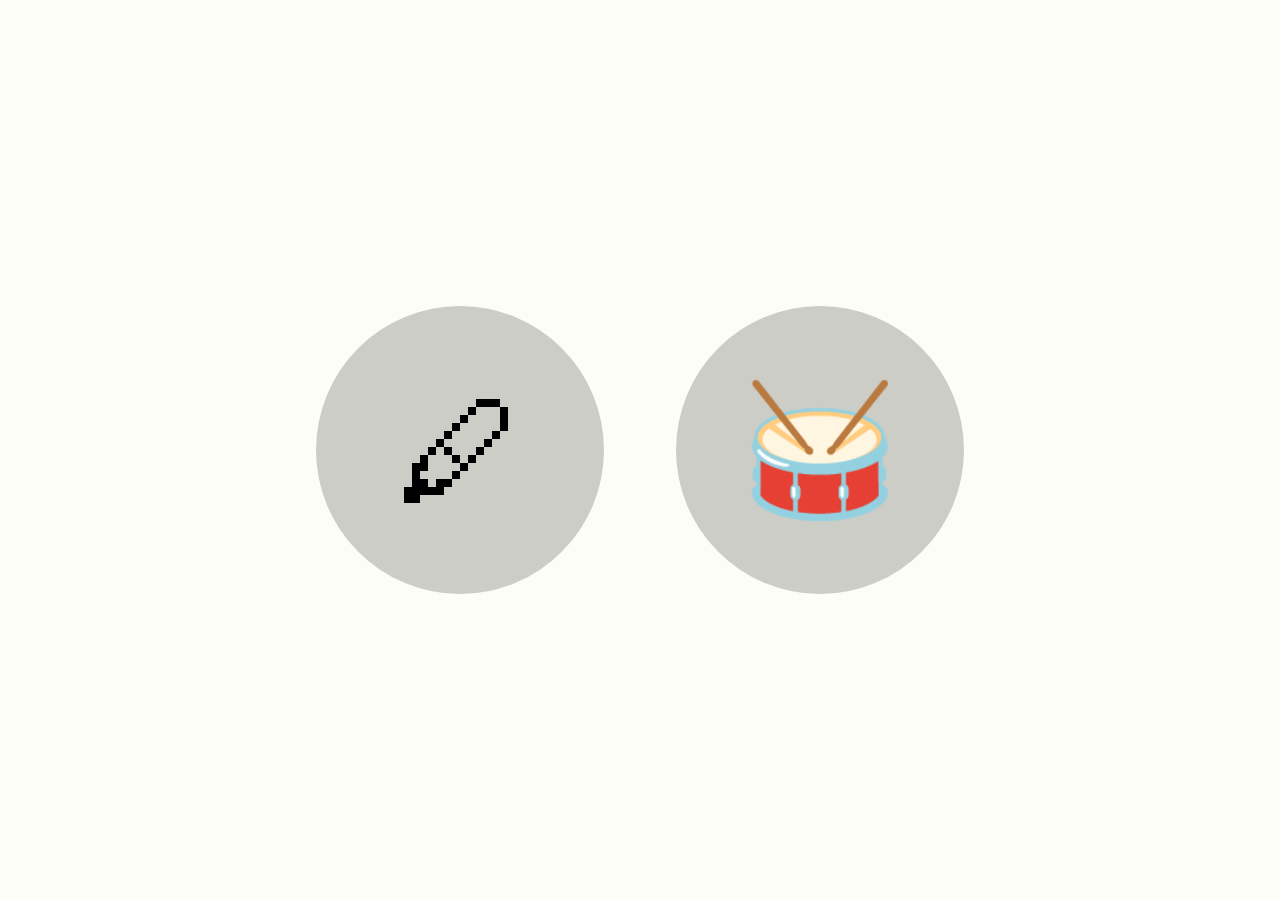
==== index.html @ 58809d39 "Initial commit based on two preexisting games" ====
<!DOCTYPE html>
<html>
  <head>
    <title>Games for Auri</title>

    <meta name="viewport" content="width=device-width, user-scalable=no">
    <meta name="apple-mobile-web-app-capable" content="yes">

    <link rel="stylesheet" href="style.css" />

    <style>
      :root {
        font-size: 36px;
      }

      body {
        align-items: center;
        display: flex;
        flex-direction: row;
        gap: 2rem;
        justify-content: center;
        margin: 0;
        min-height: 100vh;
        overflow: hidden;
      }

      button {
        background: var(--background2);
        border: none;
        border-radius: 100%;
        cursor: pointer;
        font-size: 128px;
        height: 8rem;
        width: 8rem;
      }

      @media (max-width: 800px) {
        body {
          flex-direction: column;
        }
      }
    </style>
  </head>

  <body>
    <a href="draw">
      <button>&#x1F58A</button>
    </a>

    <a href="drum">
      <button>&#x1F941</button>
    </a>
  </body>
</html>
---- style.css ----
:root {
  --background2: #cdcdc8;
  --background: #fdfdf8;
  --foreground: #1b1c33;
  font: 24px Helvetica, Arial, sans-serif;
}

body {
  background-color: var(--background);
  color: var(--foreground);
  font: inherit;
  margin: 0;
  overflow: hidden;
}

#goback {
  background-color: var(--background2);
  border: none;
  border-radius: 100%;
  color: var(--foreground);
  font-size: 32px;
  height: 48px;
  left: 1rem;
  position: absolute;
  top: 1rem;
  width: 48px;
  z-index: 9999;
}
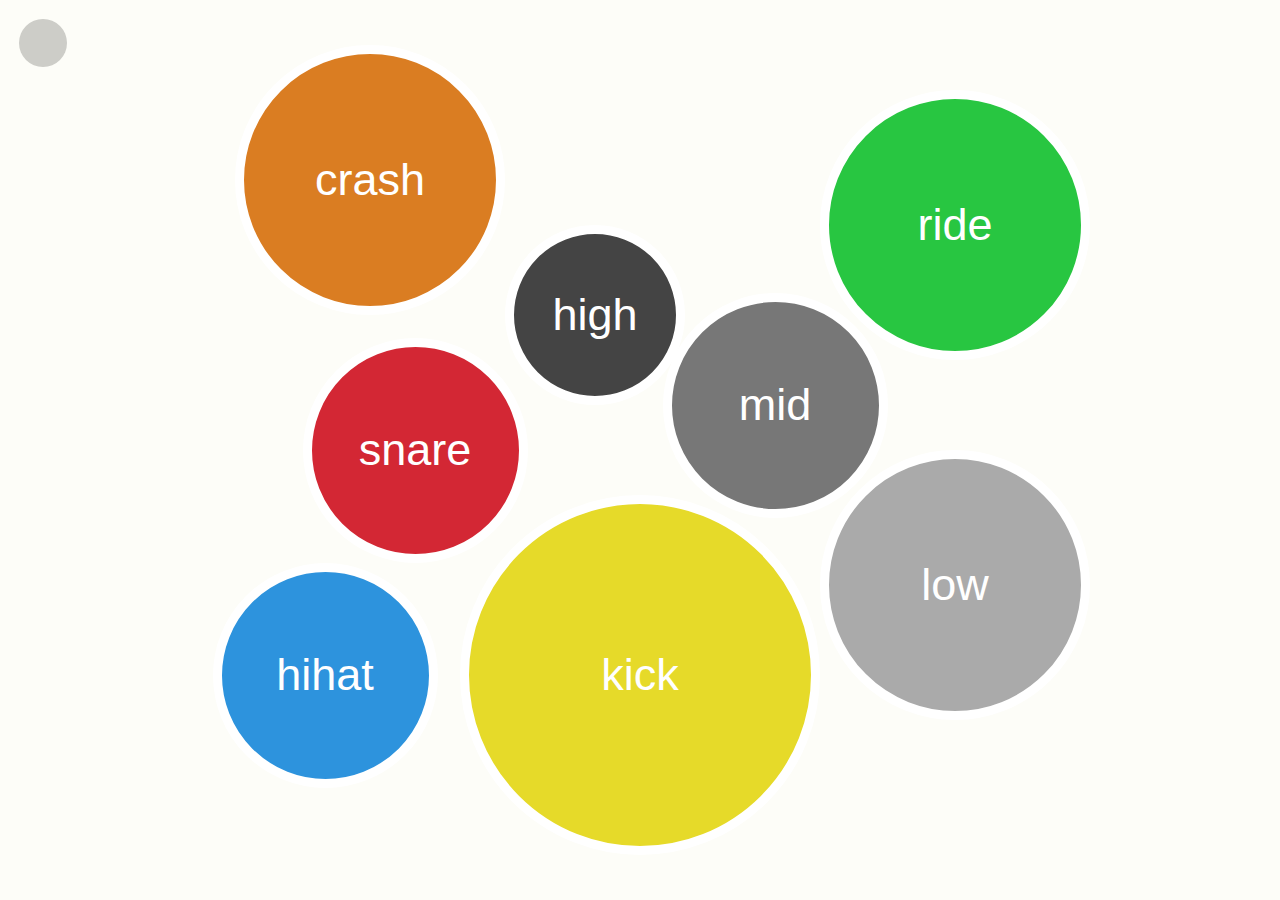
==== commit eec9e184: "Jam the two game pages into one" ====
--- a/index.html
+++ b/index.html
@@ -6,49 +6,69 @@
     <meta name="viewport" content="width=device-width, user-scalable=no">
     <meta name="apple-mobile-web-app-capable" content="yes">
 
-    <link rel="stylesheet" href="style.css" />
+    <link rel="stylesheet" href="main.css" />
+    <link rel="stylesheet" href="drum.css" />
+    <link rel="stylesheet" href="draw.css" />
 
-    <style>
-      :root {
-        font-size: 36px;
+    <script src="drum.js"></script>
+    <script src="draw.js"></script>
+
+    <script>
+      window.onload = function() {
+        initDrum();
+        initDraw();
+
+        document.getElementById('goback').onclick = function() {
+          const drum = document.getElementById('drum');
+          const draw = document.getElementById('draw');
+          if (drum.style.display !== 'none') {
+            drum.style.display = 'none';
+            draw.style.display = 'flex';
+          } else if (draw.style.display !== 'none') {
+            drum.style.display = 'flex';
+            draw.style.display = 'none';
+          }
+        };
       }
-
-      body {
-        align-items: center;
-        display: flex;
-        flex-direction: row;
-        gap: 2rem;
-        justify-content: center;
-        margin: 0;
-        min-height: 100vh;
-        overflow: hidden;
-      }
-
-      button {
-        background: var(--background2);
-        border: none;
-        border-radius: 100%;
-        cursor: pointer;
-        font-size: 128px;
-        height: 8rem;
-        width: 8rem;
-      }
-
-      @media (max-width: 800px) {
-        body {
-          flex-direction: column;
-        }
-      }
-    </style>
+    </script>
   </head>
 
   <body>
-    <a href="draw">
-      <button>&#x1F58A</button>
-    </a>
+    <button id="goback"></button>
 
-    <a href="drum">
-      <button>&#x1F941</button>
-    </a>
+    <div id="drum">
+      <div id="drums">
+        <button id="hihat">hihat</button>
+        <button id="snare">snare</button>
+        <button id="ride">ride</button>
+        <button id="kick">kick</button>
+        <button id="crash">crash</button>
+        <button id="high">high</button>
+        <button id="mid">mid</button>
+        <button id="low">low</button>
+      </div>
+    </div>
+
+    <div id="draw">
+      <div id="brushes">
+        <button style="width: 8rem; height: 8rem;" onclick="selectBrush(100)" ontouchstart="selectBrush(100)"></button>
+        <button style="width: 6rem; height: 6rem;" onclick="selectBrush(50)" ontouchstart="selectBrush(50)"></button>
+        <button style="width: 4rem; height: 4rem;" onclick="selectBrush(20)" ontouchstart="selectBrush(20)"></button>
+      </div>
+
+      <div id="colors">
+        <button style="color: #1b1c33" onclick="selectColor()" ontouchstart="selectColor()"></button>
+        <button style="color: #d32734" onclick="selectColor()" ontouchstart="selectColor()"></button>
+        <button style="color: #da7d22" onclick="selectColor()" ontouchstart="selectColor()"></button>
+        <button style="color: #e6da29" onclick="selectColor()" ontouchstart="selectColor()"></button>
+        <button style="color: #28c641" onclick="selectColor()" ontouchstart="selectColor()"></button>
+        <button style="color: #2d93dd" onclick="selectColor()" ontouchstart="selectColor()"></button>
+        <button style="color: #7b53ad" onclick="selectColor()" ontouchstart="selectColor()"></button>
+        <button style="color: #fdfdf8" onclick="selectColor()" ontouchstart="selectColor()" class="background"></button>
+      </div>
+
+      <canvas id="permanentCanvas"></canvas>
+      <canvas id="workingCanvas"></canvas>
+    </div>
   </body>
 </html>
--- a/main.css
+++ b/main.css
@@ -0,0 +1,28 @@
+:root {
+  --background2: #cdcdc8;
+  --background: #fdfdf8;
+  --foreground: #1b1c33;
+  font: 24px Helvetica, Arial, sans-serif;
+}
+
+body {
+  background-color: var(--background);
+  color: var(--foreground);
+  font: inherit;
+  margin: 0;
+  overflow: hidden;
+}
+
+#goback {
+  background-color: var(--background2);
+  border: none;
+  border-radius: 100%;
+  box-sizing: border-box;
+  color: var(--foreground);
+  height: 48px;
+  left: 1rem;
+  position: absolute;
+  top: 1rem;
+  width: 48px;
+  z-index: 9999;
+}
--- a/drum.css
+++ b/drum.css
@@ -0,0 +1,109 @@
+#drum {
+  display: flex;
+  flex-direction: row;
+  justify-content: center;
+  min-height: 100vh;
+  touch-action: manipulation;
+}
+
+@media (max-width: 800px) {
+  #drum {
+    align-items: center;
+    flex-direction: column;
+  }
+}
+
+#drum button {
+  -webkit-tap-highlight-color: rgba(0, 0, 0, 0);
+  -webkit-user-select: none;
+  transition: background-color 0.1s ease, border-color 0.1 ease;
+  background-color: #1b1c33;
+  color: white; /* temp */
+  border-radius: 100%;
+  box-sizing: border-box;
+  border: 1vmin solid white;
+  cursor: pointer;
+  user-select: none;
+}
+
+#drum button.playing {
+  background-color: #fdfdf8 !important;
+  border-color: #1b1c33 !important;
+  color: #1b1c33 !important;
+}
+
+#drums {
+  height: 100vmin;
+  overflow: hidden;
+  position: relative;
+  width: 100vmin;
+}
+
+#drums button {
+  font-size: 5vmin; /* temp */
+  position: absolute;
+}
+
+#drum #hihat {
+  background-color: #2d93dd;
+  left: calc(15% - 12.5vmin);
+  top: calc(75% - 12.5vmin);
+  width: 25vmin;
+  height: 25vmin;
+}
+
+#drum #snare {
+  background-color: #d32734;
+  left: calc(25% - 12.5vmin);
+  top: calc(50% - 12.5vmin);
+  width: 25vmin;
+  height: 25vmin;
+}
+
+#drum #crash {
+  background-color: #da7d22;
+  left: calc(20% - 15vmin);
+  top: calc(20% - 15vmin);
+  width: 30vmin;
+  height: 30vmin;
+}
+
+#drum #kick {
+  background-color: #e6da29;
+  left: calc(50% - 20vmin);
+  top: calc(75% - 20vmin);
+  width: 40vmin;
+  height: 40vmin;
+}
+
+#drum #ride {
+  background-color: #28c641;
+  left: calc(85% - 15vmin);
+  top: calc(25% - 15vmin);
+  width: 30vmin;
+  height: 30vmin;
+}
+
+#drum #high {
+  background-color: #444444;
+  left: calc(45% - 10vmin);
+  top: calc(35% - 10vmin);
+  width: 20vmin;
+  height: 20vmin;
+}
+
+#drum #mid {
+  background-color: #777777;
+  left: calc(65% - 12.5vmin);
+  top: calc(45% - 12.5vmin);
+  width: 25vmin;
+  height: 25vmin;
+}
+
+#drum #low {
+  background-color: #aaaaaa;
+  left: calc(85% - 15vmin);
+  top: calc(65% - 15vmin);
+  width: 30vmin;
+  height: 30vmin;
+}
--- a/draw.css
+++ b/draw.css
@@ -0,0 +1,72 @@
+#draw canvas {
+  position: fixed;
+  z-index: -1; /* For buttons to appear on top */
+}
+
+#draw button {
+  -webkit-tap-highlight-color: rgba(0, 0, 0, 0);
+  -webkit-user-select: none;
+  transition: border-radius 0.25s ease;
+  background-color: var(--foreground);
+  border-radius: 100%;
+  border: 0.5rem solid var(--background);
+  cursor: pointer;
+  height: 4rem;
+  user-select: none;
+  width: 4rem;
+}
+
+#draw button.selected {
+  border-radius: 20%;
+}
+
+#draw #brushes {
+  align-items: center;
+  display: flex;
+  justify-content: space-around;
+  position: fixed;
+
+  flex-direction: column;
+  height: 100%;
+  left: 2rem;
+}
+
+#draw #colors {
+  display: flex;
+  justify-content: space-around;
+  position: fixed;
+
+  flex-direction: column;
+  height: 100%;
+  right: 2rem;
+}
+
+/* This is a bit wonky but it's to support prehistoric iOS Safari that doesn't support orientation */
+@media (orientation: portrait) {
+  #draw #brushes {
+    height: auto;
+    left: auto;
+
+    flex-direction: row-reverse;
+    left: 10%; /* Make way for the goback button */
+    top: 2rem;
+    width: 90%;
+  }
+
+  #draw #colors {
+    height: auto;
+    right: auto;
+
+    bottom: 2rem;
+    flex-direction: row;
+    width: 100%;
+  }
+}
+
+#draw #colors button {
+  background-color: currentcolor;
+}
+
+#draw #colors button.background {
+  border-color: var(--foreground);
+}
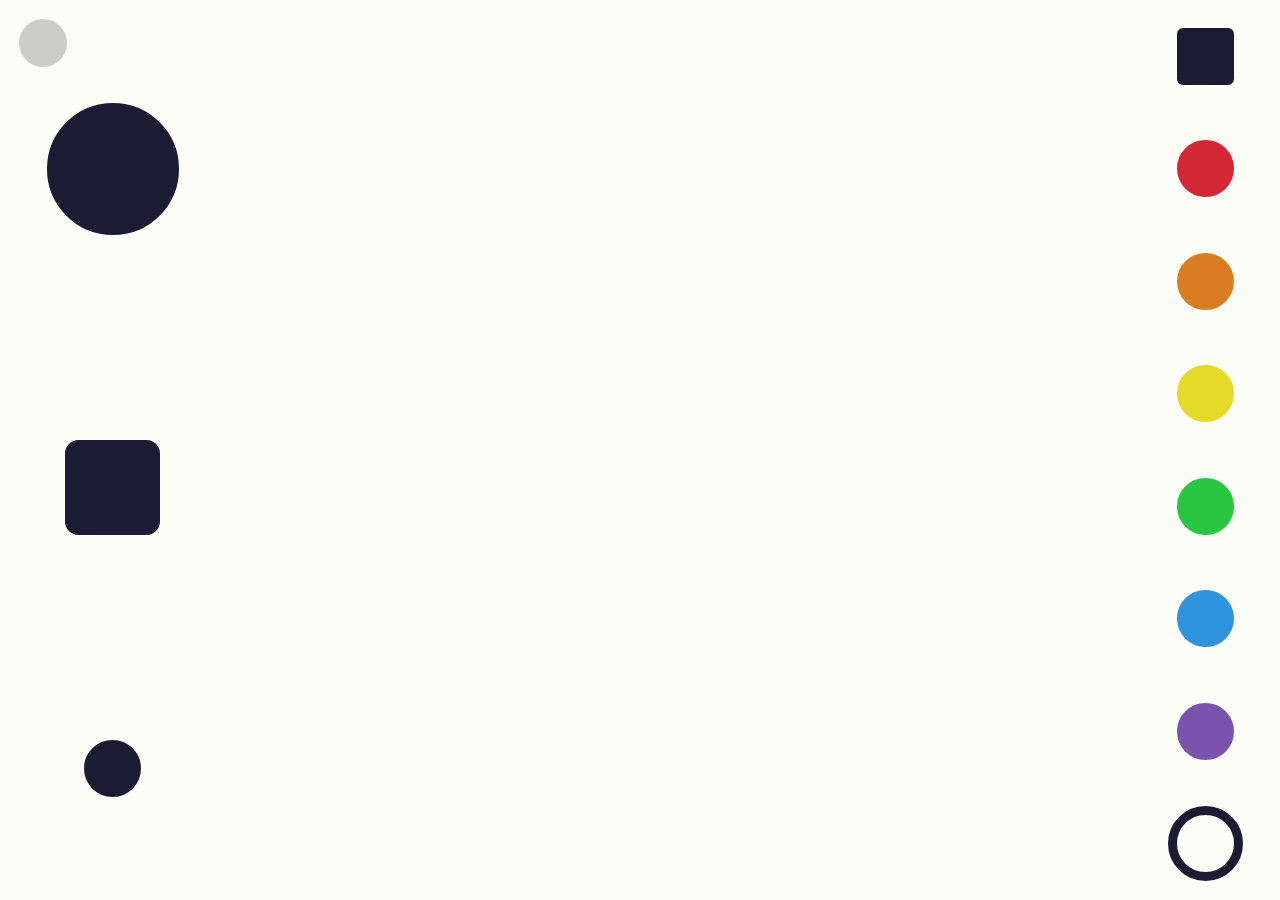
==== commit fbccfe24: "Refactor for better modularity of games" ====
--- a/index.html
+++ b/index.html
@@ -7,68 +7,47 @@
     <meta name="apple-mobile-web-app-capable" content="yes">
 
     <link rel="stylesheet" href="main.css" />
-    <link rel="stylesheet" href="drum.css" />
-    <link rel="stylesheet" href="draw.css" />
+    <link rel="stylesheet" href="drum/styles.css" />
+    <link rel="stylesheet" href="draw/styles.css" />
 
-    <script src="drum.js"></script>
-    <script src="draw.js"></script>
+    <script src="drum/script.js"></script>
+    <script src="draw/script.js"></script>
 
     <script>
       window.onload = function() {
-        initDrum();
-        initDraw();
+        const drumElement = document.getElementById('drum');
+        const drawElement = document.getElementById('draw');
 
-        document.getElementById('goback').onclick = function() {
-          const drum = document.getElementById('drum');
-          const draw = document.getElementById('draw');
-          if (drum.style.display !== 'none') {
-            drum.style.display = 'none';
-            draw.style.display = 'flex';
-          } else if (draw.style.display !== 'none') {
-            drum.style.display = 'flex';
-            draw.style.display = 'none';
-          }
+        drum(drumElement);
+        draw(drawElement);
+
+        const gameElements = [drumElement, drawElement];
+        var currentGameIndex = 0;
+
+        const switcher = document.getElementById('switcher');
+
+        switcher.onclick = function() {
+          currentGameIndex = (currentGameIndex + 1) % gameElements.length;
+
+          gameElements.forEach(function(element) {
+            element.style.display = 'none';
+          });
+
+          gameElements[currentGameIndex].style.display = 'flex';
         };
+
+        switcher.click();
       }
     </script>
   </head>
 
   <body>
-    <button id="goback"></button>
+    <button id="switcher"></button>
 
     <div id="drum">
-      <div id="drums">
-        <button id="hihat">hihat</button>
-        <button id="snare">snare</button>
-        <button id="ride">ride</button>
-        <button id="kick">kick</button>
-        <button id="crash">crash</button>
-        <button id="high">high</button>
-        <button id="mid">mid</button>
-        <button id="low">low</button>
-      </div>
     </div>
 
     <div id="draw">
-      <div id="brushes">
-        <button style="width: 8rem; height: 8rem;" onclick="selectBrush(100)" ontouchstart="selectBrush(100)"></button>
-        <button style="width: 6rem; height: 6rem;" onclick="selectBrush(50)" ontouchstart="selectBrush(50)"></button>
-        <button style="width: 4rem; height: 4rem;" onclick="selectBrush(20)" ontouchstart="selectBrush(20)"></button>
-      </div>
-
-      <div id="colors">
-        <button style="color: #1b1c33" onclick="selectColor()" ontouchstart="selectColor()"></button>
-        <button style="color: #d32734" onclick="selectColor()" ontouchstart="selectColor()"></button>
-        <button style="color: #da7d22" onclick="selectColor()" ontouchstart="selectColor()"></button>
-        <button style="color: #e6da29" onclick="selectColor()" ontouchstart="selectColor()"></button>
-        <button style="color: #28c641" onclick="selectColor()" ontouchstart="selectColor()"></button>
-        <button style="color: #2d93dd" onclick="selectColor()" ontouchstart="selectColor()"></button>
-        <button style="color: #7b53ad" onclick="selectColor()" ontouchstart="selectColor()"></button>
-        <button style="color: #fdfdf8" onclick="selectColor()" ontouchstart="selectColor()" class="background"></button>
-      </div>
-
-      <canvas id="permanentCanvas"></canvas>
-      <canvas id="workingCanvas"></canvas>
     </div>
   </body>
 </html>
--- a/main.css
+++ b/main.css
@@ -13,7 +13,7 @@
   overflow: hidden;
 }
 
-#goback {
+#switcher {
   background-color: var(--background2);
   border: none;
   border-radius: 100%;
--- a/drum/styles.css
+++ b/drum/styles.css
@@ -0,0 +1,109 @@
+#drum {
+  display: flex;
+  flex-direction: row;
+  justify-content: center;
+  min-height: 100vh;
+  touch-action: manipulation;
+}
+
+@media (max-width: 800px) {
+  #drum {
+    align-items: center;
+    flex-direction: column;
+  }
+}
+
+#drum button {
+  -webkit-tap-highlight-color: rgba(0, 0, 0, 0);
+  -webkit-user-select: none;
+  transition: background-color 0.1s ease, border-color 0.1 ease;
+  background-color: #1b1c33;
+  color: white; /* temp */
+  border-radius: 100%;
+  box-sizing: border-box;
+  border: 1vmin solid white;
+  cursor: pointer;
+  user-select: none;
+}
+
+#drum button.playing {
+  background-color: #fdfdf8 !important;
+  border-color: #1b1c33 !important;
+  color: #1b1c33 !important;
+}
+
+#drums {
+  height: 100vmin;
+  overflow: hidden;
+  position: relative;
+  width: 100vmin;
+}
+
+#drums button {
+  font-size: 5vmin; /* temp */
+  position: absolute;
+}
+
+#drum .hihat {
+  background-color: #2d93dd;
+  left: calc(15% - 12.5vmin);
+  top: calc(75% - 12.5vmin);
+  width: 25vmin;
+  height: 25vmin;
+}
+
+#drum .snare {
+  background-color: #d32734;
+  left: calc(25% - 12.5vmin);
+  top: calc(50% - 12.5vmin);
+  width: 25vmin;
+  height: 25vmin;
+}
+
+#drum .crash {
+  background-color: #da7d22;
+  left: calc(20% - 15vmin);
+  top: calc(20% - 15vmin);
+  width: 30vmin;
+  height: 30vmin;
+}
+
+#drum .kick {
+  background-color: #e6da29;
+  left: calc(50% - 20vmin);
+  top: calc(75% - 20vmin);
+  width: 40vmin;
+  height: 40vmin;
+}
+
+#drum .ride {
+  background-color: #28c641;
+  left: calc(85% - 15vmin);
+  top: calc(25% - 15vmin);
+  width: 30vmin;
+  height: 30vmin;
+}
+
+#drum .high {
+  background-color: #444444;
+  left: calc(45% - 10vmin);
+  top: calc(35% - 10vmin);
+  width: 20vmin;
+  height: 20vmin;
+}
+
+#drum .mid {
+  background-color: #777777;
+  left: calc(65% - 12.5vmin);
+  top: calc(45% - 12.5vmin);
+  width: 25vmin;
+  height: 25vmin;
+}
+
+#drum .low {
+  background-color: #aaaaaa;
+  left: calc(85% - 15vmin);
+  top: calc(65% - 15vmin);
+  width: 30vmin;
+  height: 30vmin;
+}
--- a/draw/styles.css
+++ b/draw/styles.css
@@ -0,0 +1,72 @@
+#draw canvas {
+  position: fixed;
+  z-index: -1; /* For buttons to appear on top */
+}
+
+#draw button {
+  -webkit-tap-highlight-color: rgba(0, 0, 0, 0);
+  -webkit-user-select: none;
+  transition: border-radius 0.25s ease;
+  background-color: var(--foreground);
+  border-radius: 100%;
+  border: 0.5rem solid var(--background);
+  cursor: pointer;
+  height: 4rem;
+  user-select: none;
+  width: 4rem;
+}
+
+#draw button.selected {
+  border-radius: 20%;
+}
+
+#draw .brushes {
+  align-items: center;
+  display: flex;
+  justify-content: space-around;
+  position: fixed;
+
+  flex-direction: column;
+  height: 100%;
+  left: 2rem;
+}
+
+#draw .colors {
+  display: flex;
+  justify-content: space-around;
+  position: fixed;
+
+  flex-direction: column;
+  height: 100%;
+  right: 2rem;
+}
+
+/* This is a bit wonky but it's to support prehistoric iOS Safari that doesn't support orientation */
+@media (orientation: portrait) {
+  #draw .brushes {
+    height: auto;
+    left: auto;
+
+    flex-direction: row-reverse;
+    left: 10%; /* Make way for the goback button */
+    top: 2rem;
+    width: 90%;
+  }
+
+  #draw .colors {
+    height: auto;
+    right: auto;
+
+    bottom: 2rem;
+    flex-direction: row;
+    width: 100%;
+  }
+}
+
+#draw .colors button {
+  background-color: currentcolor;
+}
+
+#draw .colors button.background {
+  border-color: var(--foreground);
+}
